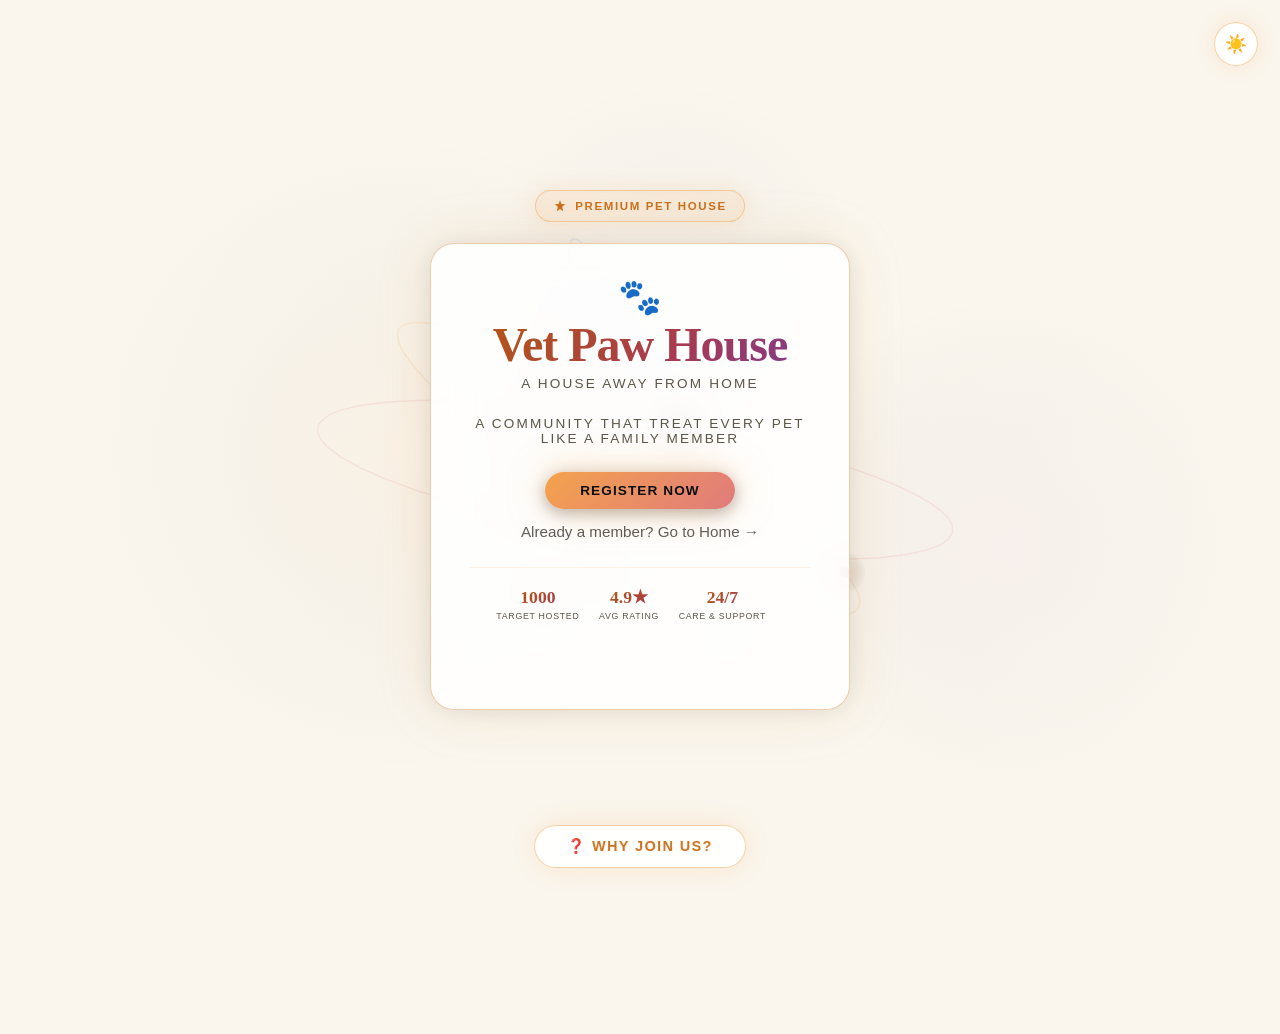
==== index.html @ 79a07840 "Add files via upload" ====
<!DOCTYPE html>
<html lang="en">
<head>
    <meta charset="UTF-8">
    <meta name="viewport" content="width=device-width, initial-scale=1.0">
    <title>Vet Paw House</title>
    <link rel="stylesheet" href="index.css">
    <style>
      .link-already-member {
        display: inline-block;
        margin-top: 14px;
        font-size: 0.95rem;
        color: var(--link-muted);
        text-decoration: none;
        transition: color 0.2s ease;
      }
      .link-already-member:hover {
        color: var(--link-muted-hover);
        text-decoration: underline;
      }
      /* footer — same links as the home page, Terms and Privacy pages */
      .site-footer {
        position: relative; z-index: 2; text-align: center;
        padding: 1.6rem 1rem 4.5rem; font-size: 0.85rem; color: var(--link-muted);
      }
      .site-footer p + p { margin-top: 0.4rem; }
      .site-footer a { color: var(--link-muted); text-decoration: none; margin: 0 0.35rem; transition: color 0.2s ease; }
      .site-footer a:hover { color: var(--link-muted-hover); text-decoration: underline; }
    </style>
</head>
<body>
 
  <!-- STEP 2: MAIN LANDING BACKGROUND & CONTENT -->
  <canvas id="bg-canvas"></canvas>

  <!-- Light / Dark mode toggle -->
  <button class="theme-toggle" id="themeToggle" onclick="toggleTheme()" aria-label="Toggle light/dark mode">🌙</button>
 
  <div class="page">
    <section class="hero">
      
      <div class="premium-badge">
        <svg viewBox="0 0 24 24" fill="currentColor"><path d="M12 2l2.4 6.6L21 9l-5.2 4.4L17.4 21 12 17.3 6.6 21l1.6-7.6L3 9l6.6-.4L12 2z"/></svg>
        Premium Pet House
      </div>
   
      <div class="hero-glass">
        <div class="paw-icon">🐾</div>
        <h1 class="brand">Vet Paw House</h1>
        <p class="tagline">A House Away From Home</p>
        <p class="tagline">a community that treat every pet like a family member</p>
        <a href="registration.html" class="btn-register">Register Now</a>
        <a href="home.html" class="link-already-member">Already a member? Go to Home →</a>
   
        <div class="stats-strip">
          <div class="stat-item">
            <div class="stat-num">1000</div>
            <div class="stat-label">target Hosted</div>
          </div>
          <div class="stat-item">
            <div class="stat-num">4.9★</div>
            <div class="stat-label">Avg Rating</div>
          </div>
          <div class="stat-item">
            <div class="stat-num">24/7</div>
            <div class="stat-label">Care & Support</div>
          </div>
          <!--<div class="stat-item">
            <div class="stat-num">12 yrs</div>
            <div class="stat-label">Of Experience</div>
          </div> -->
          <br>
          <br>
          <br> 
          <br>
          <br>        
        </div>
      </div>
    </section>
  </div>
   

   
  <!-- Why Join Us Button -->  
  <div class="why-btn-wrap">    
    <button class="btn-why" onclick="openModal()">❓ Why Join Us?</button>    
  </div>
   
  <!-- Why Join Modal -->
  <div class="modal-overlay" id="modal" onclick="closeModalOutside(event)">
    <div class="modal">
      <h2>What You Get With Vet Paw House 🐾</h2>
      <div class="reason">
        <div class="reason-icon">💉</div>
        <div>
          <h3>Vaccination Schedule</h3>
          <p>Your pet's full vaccination schedule in one place — see what's done, what's due, and what was missed.</p>
        </div>
      </div>
      <div class="reason">
        <div class="reason-icon">📲</div>
        <div>
          <h3>Vaccine Reminders on WhatsApp</h3>
          <p>Never miss a shot — we send a WhatsApp reminder before every upcoming vaccination date.</p>
        </div>
      </div>
      <div class="reason">
        <div class="reason-icon">🪱</div>
        <div>
          <h3>Deworming Schedule</h3>
          <p>Stay on top of routine deworming with a clear schedule tailored to your pet's needs.</p>
        </div>
      </div>
      <div class="reason">
        <div class="reason-icon">💬</div>
        <div>
          <h3>Deworming Reminders on WhatsApp</h3>
          <p>Get a WhatsApp reminder before each deworming date so treatments are never late.</p>
        </div>
      </div>
      <div class="reason">
        <div class="reason-icon">⚖️</div>
        <div>
          <h3>Monthly Body Condition Score (BCS)</h3>
          <p>Track your pet's weight and body condition every month to catch health changes early.</p>
        </div>
      </div>
      <div class="reason">
        <div class="reason-icon">📸</div>
        <div>
          <h3>Memory Gallery</h3>
          <p>A private gallery to hold every photo and milestone from your pet's stay with us.</p>
        </div>
      </div>
      <div class="reason">
        <div class="reason-icon">🪪</div>
        <div>
          <h3>Pet ID Card</h3>
          <p>A digital ID card for your pet with their photo, name, breed, age, and your contact details.</p>
        </div>
      </div>
      <div class="reason">
        <div class="reason-icon">📱</div>
        <div>
          <h3>QR Code Scanner</h3>
          <p>Every pet gets a QR code — scan it to open your pet's profile instantly, even from a collar tag.</p>
        </div>
      </div>
      <div class="reason">
        <div class="reason-icon">⬇️</div>
        <div>
          <h3>Downloadable ID Card &amp; QR Code</h3>
          <p>Download your pet's ID card and QR code as images to print, share, or keep on your phone.</p>
        </div>
      </div>
      <div class="reason">
        <div class="reason-icon">🔒</div>
        <div>
          <h3>Secure Document Locker</h3>
          <p>Keep vet records, prescriptions, and certificates safe in one encrypted, always-accessible place.</p>
        </div>
      </div>
      <div class="reason">
        <div class="reason-icon">🎧</div>
        <div>
          <h3>DELTA:the Vet Paw House Marketplace <span class="launched-badge">DELTA series — launched</span></h3>
          <p>DELTA: buy and sell pet gear directly with other pet owners in our community marketplace.</p>
        </div>
      </div>
      <div class="reason">
        <div class="reason-icon">🛂</div>
        <div>
          <h3>BETA WAVES:Digital Pet Passport <span class="coming-soon-badge">Coming Soon</span></h3>
          <p>One digital ID for your pet's health history, travel records, and identity — always with you.</p>
        </div>
      </div>
      <div class="reason">
        <div class="reason-icon">🛍️</div>
        <div>
          <h3>Audio Call With Experts <span class="coming-soon-badge">Coming Soon</span></h3>
          <p>Talk directly with vets and pet-care experts for guidance whenever you need it.</p>
        </div>
      </div>
      <button class="modal-close" onclick="closeModal()">Got It — Register Now 🐾</button>
    </div>
  </div>
   
  <footer class="site-footer">
    <p>© <span id="footerYear"></span> Vet Paw House. All rights reserved.</p>
    <p><a href="terms.html">Terms &amp; Conditions</a> · <a href="privacy.html">Privacy Policy</a> · <a href="home.html">Home</a></p>
  </footer>

  <script>
    // System to trigger transition between welcome screen and landing page
    function dismissWelcome() {
      document.getElementById('welcomeIntro').classList.add('dismissed');
    }

    const canvas = document.getElementById('bg-canvas');
    const ctx    = canvas.getContext('2d');
     
    let W, H;
    const FOCAL = 560;

    // Read the current theme's canvas colors from CSS variables so the
    // background particle field matches light/dark mode.
    function themeColor(varName, fallback) {
      const v = getComputedStyle(document.documentElement).getPropertyValue(varName).trim();
      return v || fallback;
    }
    function hexToRgb(hex) {
      const h = hex.replace('#','');
      const n = h.length === 3
        ? h.split('').map(c => c + c).join('')
        : h;
      const num = parseInt(n, 16);
      return [(num >> 16) & 255, (num >> 8) & 255, num & 255];
    }
     
    const COLS = [
      [244,162, 77],
      [224,123,123],
      [201,111,208],
      [100,160,255],
    ];
     
    function resize() {
      W = canvas.width  = window.innerWidth;
      H = canvas.height = window.innerHeight;
    }
     
    function mkRing(i) {
      const col = COLS[i % COLS.length];
      return {
        radius: 180 + i * 70,
        tilt:   (i * 0.6) + Math.random() * 0.4,
        spin:   (Math.random() - .5) * 0.012 + 0.004,
        rot:    Math.random() * Math.PI * 2,
        points: 64,
        col,
        nodeOffset: Math.random() * Math.PI * 2,
      };
    }
     
    let rings = [];
    function init() {
      rings = Array.from({length: 6}, (_, i) => mkRing(i));
    }
     
    let mouse = { x: 0, y: 0, tx: 0, ty: 0 };
    let camRotY = 0, camRotX = 0.25;
     
    function project3D(x, y, z) {
      const cosY = Math.cos(camRotY), sinY = Math.sin(camRotY);
      let x1 = x * cosY - z * sinY;
      let z1 = x * sinY + z * cosY;
     
      const cosX = Math.cos(camRotX), sinX = Math.sin(camRotX);
      let y1 = y * cosX - z1 * sinX;
      let z2 = y * sinX + z1 * cosX;
     
      const scale = FOCAL / (FOCAL + z2 + 500);
      return {
        sx: W * .5 + x1 * scale,
        sy: H * .5 + y1 * scale,
        scale,
        z: z2,
      };
    }
     
    function drawBlobs(t) {
      const blobs = [
        { cx: W*.30 + Math.sin(t*.30)*110, cy: H*.42 + Math.cos(t*.20)*75, r: 320, col:'244,162,77', a:.07 },
        { cx: W*.72 + Math.cos(t*.25)* 90, cy: H*.60 + Math.sin(t*.32)*65, r: 250, col:'201,111,208',a:.07 },
        { cx: W*.52 + Math.sin(t*.18)* 70, cy: H*.24 + Math.cos(t*.22)*55, r: 190, col:'100,160,255',a:.05 },
      ];
      blobs.forEach(({cx,cy,r,col,a}) => {
        const g = ctx.createRadialGradient(cx,cy,0,cx,cy,r);
        g.addColorStop(0, `rgba(${col},${a})`);
        g.addColorStop(1, 'transparent');
        ctx.fillStyle = g; ctx.fillRect(0,0,W,H);
      });
    }
     
    function drawVignette() {
      const g = ctx.createRadialGradient(W/2,H/2,H*.06,W/2,H/2,H*.80);
      g.addColorStop(0, themeColor('--vignette-inner', 'rgba(13,15,20,0)'));
      g.addColorStop(1, themeColor('--vignette-outer', 'rgba(13,15,20,.85)'));
      ctx.fillStyle = g; ctx.fillRect(0,0,W,H);
    }
     
    let t = 0;
    function animate() {
      requestAnimationFrame(animate);
      t += .007;
     
      camRotY += (mouse.tx - camRotY) * .02;
      camRotX += (mouse.ty - camRotX) * .02;
     
      ctx.fillStyle = themeColor('--canvas-bg', '#0d0f14');
      ctx.fillRect(0,0,W,H);
      drawBlobs(t);
     
      const drawables = [];
     
      rings.forEach(ring => {
        ring.rot += ring.spin;
        const pts = [];
        for (let p = 0; p <= ring.points; p++) {
          const a = (p / ring.points) * Math.PI * 2;
          const rx = Math.cos(a) * ring.radius;
          const ry = Math.sin(a) * ring.radius * Math.sin(ring.tilt);
          const rz = Math.sin(a) * ring.radius * Math.cos(ring.tilt);
     
          const cs = Math.cos(ring.rot), sn = Math.sin(ring.rot);
          const fx = rx * cs - rz * sn;
          const fz = rx * sn + rz * cs;
     
          pts.push(project3D(fx, ry, fz));
        }
        const avgZ = pts.reduce((s,p)=>s+p.z,0) / pts.length;
        drawables.push({ ring, pts, avgZ });
     
        const na = ring.nodeOffset + t * 1.3;
        const nrx = Math.cos(na) * ring.radius;
        const nry = Math.sin(na) * ring.radius * Math.sin(ring.tilt);
        const nrz = Math.sin(na) * ring.radius * Math.cos(ring.tilt);
        const cs = Math.cos(ring.rot), sn = Math.sin(ring.rot);
        const nfx = nrx * cs - nrz * sn;
        const nfz = nrx * sn + nrz * cs;
        const node = project3D(nfx, nry, nfz);
        drawables.push({ node, ring, avgZ: node.z, isNode: true });
      });
     
      drawables.sort((a,b) => a.avgZ - b.avgZ);
     
      drawables.forEach(d => {
        if (d.isNode) {
          const { node, ring } = d;
          const depth = Math.max(0, Math.min(1, (node.z + 500) / 900));
          const r = (3 + depth * 4);
          const alpha = .25 + depth * .6;
          const halo = ctx.createRadialGradient(node.sx, node.sy, 0, node.sx, node.sy, r*4);
          halo.addColorStop(0, `rgba(${ring.col[0]},${ring.col[1]},${ring.col[2]},${(alpha*.5).toFixed(3)})`);
          halo.addColorStop(1, 'transparent');
          ctx.fillStyle = halo;
          ctx.beginPath(); ctx.arc(node.sx, node.sy, r*4, 0, Math.PI*2); ctx.fill();
     
          const nodeRgb = document.documentElement.getAttribute('data-theme') === 'light' ? '40,32,24' : '255,255,255';
          ctx.fillStyle = `rgba(${nodeRgb},${(alpha).toFixed(3)})`;
          ctx.beginPath(); ctx.arc(node.sx, node.sy, Math.max(r,1), 0, Math.PI*2); ctx.fill();
        } else {
          const { ring, pts } = d;
          const depth = Math.max(0, Math.min(1, (d.avgZ + 500) / 900));
          const alpha = .08 + depth * .22;
          ctx.beginPath();
          ctx.strokeStyle = `rgba(${ring.col[0]},${ring.col[1]},${ring.col[2]},${alpha.toFixed(3)})`;
          ctx.lineWidth = .8 + depth * 1.2;
          pts.forEach((p, idx) => idx === 0 ? ctx.moveTo(p.sx, p.sy) : ctx.lineTo(p.sx, p.sy));
          ctx.stroke();
        }
      });
     
      drawVignette();
    }
     
    canvas.addEventListener('mousemove', e => {
      mouse.tx = ((e.clientX / W) - .5) * 0.6;
      mouse.ty = 0.25 + ((e.clientY / H) - .5) * 0.4;
    });
    canvas.addEventListener('mouseleave', () => { mouse.tx = 0; mouse.ty = 0.25; });
     
    canvas.addEventListener('click', e => {
      canvas.style.pointerEvents = 'none';
      const el = document.elementFromPoint(e.clientX, e.clientY);
      if (el && el !== canvas) el.click();
      setTimeout(() => canvas.style.pointerEvents = 'all', 0);
    });
     
    // Mouse tracking vectors for pet orientation sways
    const petWraps = document.querySelectorAll('.pet-img-wrap');
    window.addEventListener('mousemove', (e) => {
      const mx = (e.clientX / window.innerWidth - 0.5) * 2;
      const my = (e.clientY / window.innerHeight - 0.5) * 2;
      petWraps.forEach(el => {
        el.style.setProperty('--tiltY', (mx * 12).toFixed(2) + 'deg');
        el.style.setProperty('--tiltX', (-my * 8).toFixed(2) + 'deg');
      });
    });

    // Carousel loops for cycling pet species images
    function setupPetRotation(cornerSelector) {
      const images = document.querySelectorAll(`${cornerSelector} .pet-img`);
      let currentIndex = 0;

      setInterval(() => {
        images[currentIndex].classList.remove('active');
        currentIndex = (currentIndex + 1) % images.length;
        images[currentIndex].classList.add('active');
      }, 4500);
    }

    setupPetRotation('.pet-corner.left');
    setupPetRotation('.pet-corner.right');
     
    function openModal()  { document.getElementById('modal').classList.add('open'); }
    function closeModal() { document.getElementById('modal').classList.remove('open'); }
    function closeModalOutside(e) { if (e.target === document.getElementById('modal')) closeModal(); }

    // ---------- Light / Dark theme toggle ----------
    function applyTheme(theme) {
      document.documentElement.setAttribute('data-theme', theme);
      const btn = document.getElementById('themeToggle');
      if (btn) btn.textContent = theme === 'light' ? '☀️' : '🌙';
      try { localStorage.setItem('paw-house-theme', theme); } catch (e) {}
    }
    function toggleTheme() {
      const current = document.documentElement.getAttribute('data-theme') === 'light' ? 'light' : 'dark';
      applyTheme(current === 'light' ? 'dark' : 'light');
    }
    (function initTheme() {
      let saved = null;
      try { saved = localStorage.getItem('paw-house-theme'); } catch (e) {}
      applyTheme(saved || 'light');
    })();
     
    document.getElementById('footerYear').textContent = new Date().getFullYear();

    resize();
    init();
    animate();
    window.addEventListener('resize', () => { resize(); init(); });
  </script>
</body>
</html>
---- index.css ----
*, *::before, *::after { margin: 0; padding: 0; box-sizing: border-box; }
     
    :root {
      --bg: #0d0f14;
      --surface: #13151c;
      --card: #1a1d28;
      --accent: #f4a24d;
      --accent2: #e07b7b;
      --text: #e8e2d5;
      --muted: #7a7a8c;
      --paw: #f4a24d33;

      /* theme-aware helper tokens used by overlays / canvas-adjacent elements */
      --glass-bg: rgba(13,15,20,0.72);
      --glass-border: rgba(244,162,77,0.18);
      --btn-why-bg: rgba(13,15,20,0.82);
      --link-muted: rgba(255,255,255,0.75);
      --link-muted-hover: #fff;
      --canvas-bg: #0d0f14;
      --vignette-inner: rgba(13,15,20,0);
      --vignette-outer: rgba(13,15,20,.85);
      --modal-shadow: 0 0 80px rgba(244,162,77,0.1);
      --heading-strong: #ffffff;
    }

    /* ---------- LIGHT MODE ---------- */
    :root[data-theme="light"] {
      --bg: #faf6ee;
      --surface: #ffffff;
      --card: #ffffff;
      --accent: #c9711c;
      --accent2: #b8455a;
      --text: #241f18;
      --muted: #5c5648;
      --paw: #c9711c22;

      --glass-bg: rgba(255,255,255,0.88);
      --glass-border: rgba(201,113,28,0.35);
      --btn-why-bg: rgba(255,255,255,0.92);
      --link-muted: rgba(36,31,24,0.72);
      --link-muted-hover: #241f18;
      --canvas-bg: #faf6ee;
      --vignette-inner: rgba(250,246,238,0);
      --vignette-outer: rgba(250,246,238,.85);
      --modal-shadow: 0 0 60px rgba(201,113,28,0.16), 0 2px 30px rgba(0,0,0,0.08);
      --heading-strong: #1a1610;
    }

    :root[data-theme="light"] body {
      color: var(--text);
    }
     
    html, body {
      height: 100%;
      background: var(--bg);
      color: var(--text);
      font-family: 'Inter', sans-serif;
      overflow: hidden;
      transition: background .35s ease, color .35s ease;
    }
     
    #bg-canvas {
      position: fixed;
      inset: 0;
      z-index: 0;
      pointer-events: all;
    }


     
    /* --- MAIN LANDING LAYOUT --- */
    .page { position: relative; z-index: 1; }
     
    .hero {
      height: 100vh;
      overflow: hidden;
      display: flex;
      flex-direction: column;
      align-items: center;
      justify-content: center;
      text-align: center;
      padding: 6rem 2rem;
      position: relative;
    }
     
    .premium-badge {
      display: inline-flex;
      align-items: center;
      gap: .5rem;
      background: rgba(244,162,77,0.12);
      border: 1px solid rgba(244,162,77,0.45);
      color: var(--accent);
      font-size: .72rem;
      font-weight: 700;
      letter-spacing: .14em;
      text-transform: uppercase;
      padding: .5rem 1.1rem;
      border-radius: 40px;
      margin-bottom: 1.3rem;
      backdrop-filter: blur(10px);
      box-shadow: 0 0 24px rgba(244,162,77,0.18);
      animation: badgeIn .9s ease both, badgeGlow 3s ease-in-out infinite;
    }
    .premium-badge svg { width: 14px; height: 14px; flex-shrink: 0; }
    @keyframes badgeIn { from{opacity:0; transform:translateY(-10px);} to{opacity:1; transform:translateY(0);} }
    @keyframes badgeGlow {
      0%,100% { box-shadow: 0 0 18px rgba(244,162,77,0.18); }
      50%     { box-shadow: 0 0 32px rgba(244,162,77,0.4); }
    }
     
    .hero-glass {
      background: var(--glass-bg);
      border: 1px solid var(--glass-border);
      border-radius: 24px;
      padding: 2rem 2.4rem;
      backdrop-filter: blur(18px);
      max-width: 420px;
      box-shadow: 0 0 80px rgba(244,162,77,0.08), 0 2px 40px rgba(0,0,0,0.5);
      animation: glassIn 1s ease both;
      transition: background .35s ease, border-color .35s ease;
    }
    :root[data-theme="light"] .hero-glass {
      box-shadow: 0 0 60px rgba(201,113,28,0.12), 0 2px 24px rgba(0,0,0,0.08);
    }
     
    @keyframes glassIn {
      from { opacity:0; transform: translateY(40px) scale(0.97); }
      to   { opacity:1; transform: translateY(0) scale(1); }
    }
     
    .paw-icon {
      font-size: 2.2rem;
      animation: pawBounce 2s ease-in-out infinite;
      display: inline-block;
      margin-bottom: .2rem;
    }
    @keyframes pawBounce {
      0%,100% { transform: translateY(0) rotate(-8deg); }
      50%      { transform: translateY(-10px) rotate(8deg); }
    }
     
    .brand {
      font-family: 'Playfair Display', serif;
      font-size: clamp(2.2rem, 6vw, 3rem);
      font-weight: 900;
      line-height: 1;
      letter-spacing: -1px;
      background: linear-gradient(135deg, #f4a24d 0%, #e07b7b 60%, #c96fd0 100%);
      -webkit-background-clip: text;
      -webkit-text-fill-color: transparent;
      background-clip: text;
      margin-bottom: .4rem;
    }
    :root[data-theme="light"] .brand {
      background: linear-gradient(135deg, #b5590f 0%, #a83b4f 60%, #7e3a91 100%);
      -webkit-background-clip: text;
      background-clip: text;
    }
     
    .tagline {
      font-size: clamp(.7rem, 1.6vw, .85rem);
      font-weight: 300;
      color: var(--muted);
      letter-spacing: .16em;
      text-transform: uppercase;
      margin-bottom: 1.6rem;
    }
     
    .btn-register {
      display: inline-block;
      background: linear-gradient(135deg, #f4a24d, #e07b7b);
      color: #0d0f14;
      font-family: 'Inter', sans-serif;
      font-weight: 700;
      font-size: .85rem;
      letter-spacing: .08em;
      text-transform: uppercase;
      padding: .7rem 2.2rem;
      border-radius: 60px;
      border: none;
      cursor: pointer;
      text-decoration: none;
      box-shadow: 0 0 40px rgba(244,162,77,0.35), 0 4px 16px rgba(0,0,0,0.3);
      transition: transform .2s, box-shadow .2s;
    }
    .btn-register:hover {
      transform: translateY(-3px) scale(1.04);
      box-shadow: 0 0 60px rgba(244,162,77,0.55), 0 8px 24px rgba(0,0,0,0.35);
    }
     
    .stats-strip {
      display: flex;
      flex-wrap: wrap;
      justify-content: center;
      gap: 1.1rem;
      margin-top: 1.6rem;
      padding-top: 1.2rem;
      border-top: 1px solid rgba(244,162,77,0.14);
      width: 100%;
    }
    .stat-item {
      display: flex;
      flex-direction: column;
      align-items: center;
      min-width: 64px;
    }
    .stat-num {
      font-family: 'Playfair Display', serif;
      font-weight: 900;
      font-size: 1.1rem;
      background: linear-gradient(135deg, #f4a24d, #e07b7b);
      -webkit-background-clip: text;
      -webkit-text-fill-color: transparent;
      background-clip: text;
    }
    :root[data-theme="light"] .stat-num {
      background: linear-gradient(135deg, #b5590f, #a83b4f);
      -webkit-background-clip: text;
      background-clip: text;
    }
    .stat-label {
      font-size: .55rem;
      letter-spacing: .08em;
      text-transform: uppercase;
      color: var(--muted);
      margin-top: .2rem;
    }
     
    /* Corner Pets Handling */
    .pet-corner {
      position: fixed;
      bottom: -10px;
      z-index: 10;
      pointer-events: none;
      user-select: none;
      perspective: 1000px;
    }
    .pet-corner.left  { left: 2rem; }
    .pet-corner.right { right: 2rem; }

    .pet-img-wrap {
      width: 240px;
      height: 260px;
      display: block;
      position: relative;
      animation: petNaturalMove 6s ease-in-out infinite;
      transform-style: preserve-3d;
    }
    .pet-corner.right .pet-img-wrap { animation-delay: -3s; }

    .pet-img-tilt {
      width: 100%;
      height: 100%;
      position: relative;
      transform: rotateY(var(--tiltY, 0deg)) rotateX(var(--tiltX, 0deg));
      transition: transform .3s ease-out;
      transform-style: preserve-3d;
    }

    .pet-img {
      position: absolute;
      bottom: 0;
      left: 0;
      width: 100%;
      height: 100%;
      object-fit: contain;
      opacity: 0;
      transform: scale(0.9) translateY(20px);
      transition: opacity 0.8s cubic-bezier(0.4, 0, 0.2, 1), transform 0.8s cubic-bezier(0.4, 0, 0.2, 1);
      filter: drop-shadow(0 14px 20px rgba(0,0,0,0.6)) drop-shadow(0 0 20px rgba(244,162,77,0.15));
      -webkit-mask-image: radial-gradient(ellipse 100% 100% at 50% 50%, #000 75%, transparent 100%);
      mask-image: radial-gradient(ellipse 100% 100% at 50% 50%, #000 75%, transparent 100%);
    }

    .pet-img.active {
      opacity: 1;
      transform: scale(1) translateY(0);
    }

    @keyframes petNaturalMove {
      0%, 100% { transform: translateY(0) scaleY(1) rotateZ(-1deg) rotateX(2deg); }
      25%      { transform: translateY(-8px) scaleY(1.02) rotateZ(1deg) rotateY(3deg); }
      50%      { transform: translateY(-2px) scaleY(0.99) rotateZ(-0.5deg) rotateX(-2deg); }
      75%      { transform: translateY(-10px) scaleY(1.01) rotateZ(0.5deg) rotateY(-3deg); }
    }
     
    .why-btn-wrap {
      position: fixed;
      bottom: 2rem;
      left: 50%;
      transform: translateX(-50%);
      z-index: 20;
    }
    .btn-why {
      background: var(--btn-why-bg);
      border: 1.5px solid rgba(244,162,77,0.5);
      color: var(--accent);
      font-family: 'Inter', sans-serif;
      font-weight: 600;
      font-size: .9rem;
      letter-spacing: .1em;
      text-transform: uppercase;
      padding: .75rem 2rem;
      border-radius: 60px;
      cursor: pointer;
      backdrop-filter: blur(12px);
      box-shadow: 0 0 30px rgba(244,162,77,0.2);
      transition: all .2s, background .35s ease;
      text-decoration: none;
      display: inline-block;
    }
    .btn-why:hover {
      background: rgba(244,162,77,0.15);
      box-shadow: 0 0 50px rgba(244,162,77,0.35);
      transform: translateY(-2px);
    }

    /* ---------- THEME TOGGLE ---------- */
    .theme-toggle {
      position: fixed;
      top: 1.4rem;
      right: 1.4rem;
      z-index: 30;
      background: var(--btn-why-bg);
      border: 1.5px solid rgba(244,162,77,0.5);
      color: var(--accent);
      font-size: 1.1rem;
      width: 44px;
      height: 44px;
      border-radius: 50%;
      cursor: pointer;
      display: flex;
      align-items: center;
      justify-content: center;
      backdrop-filter: blur(12px);
      box-shadow: 0 0 24px rgba(244,162,77,0.2);
      transition: all .25s;
    }
    .theme-toggle:hover {
      transform: translateY(-2px) scale(1.05);
      box-shadow: 0 0 34px rgba(244,162,77,0.35);
    }
    @media (max-width: 480px) {
      .theme-toggle { top: .9rem; right: .9rem; width: 38px; height: 38px; font-size: .95rem; }
    }
     
    .modal-overlay {
      position: fixed;
      inset: 0;
      background: rgba(0,0,0,.75);
      backdrop-filter: blur(8px);
      z-index: 100;
      display: flex;
      align-items: center;
      justify-content: center;
      padding: 1.5rem;
      opacity: 0;
      pointer-events: none;
      transition: opacity .3s;
    }
    .modal-overlay.open { opacity: 1; pointer-events: all; }
     
    .modal {
      background: var(--card);
      border: 1px solid rgba(244,162,77,0.2);
      border-radius: 24px;
      padding: 2.5rem;
      max-width: 560px;
      width: 100%;
      max-height: 85vh;
      overflow-y: auto;
      box-shadow: var(--modal-shadow);
      transform: translateY(30px);
      transition: transform .35s ease;
      scrollbar-width: thin;
      scrollbar-color: rgba(244,162,77,0.5) transparent;
    }
    .modal-overlay.open .modal { transform: translateY(0); }
    .modal::-webkit-scrollbar { width: 8px; }
    .modal::-webkit-scrollbar-track { background: transparent; }
    .modal::-webkit-scrollbar-thumb {
      background: rgba(244,162,77,0.45);
      border-radius: 8px;
    }
    .modal::-webkit-scrollbar-thumb:hover { background: rgba(244,162,77,0.7); }

    @media (max-width: 600px) {
      .modal { padding: 1.75rem 1.5rem; max-height: 90vh; border-radius: 18px; }
      .modal h2 { font-size: 1.5rem; margin-bottom: 1.1rem; }
      .reason { gap: .75rem; margin-bottom: 1rem; }
      .reason-icon { font-size: 1.5rem; }
    }
     
    .modal h2 {
      font-family: 'Playfair Display', serif;
      font-size: 2rem;
      color: var(--accent);
      margin-bottom: 1.5rem;
    }
     
    .reason {
      display: flex;
      gap: 1rem;
      align-items: flex-start;
      margin-bottom: 1.2rem;
    }
    .reason-icon { font-size: 1.8rem; flex-shrink: 0; }
    .reason h3 { font-size: 1rem; font-weight: 600; color: var(--text); margin-bottom: .2rem; }
    .reason p  { font-size: .875rem; color: var(--muted); line-height: 1.5; }

    .coming-soon-badge {
      display: inline-block;
      margin-left: .5rem;
      font-size: .6rem;
      font-weight: 700;
      letter-spacing: .06em;
      text-transform: uppercase;
      color: var(--accent);
      background: rgba(244,162,77,0.14);
      border: 1px solid rgba(244,162,77,0.4);
      border-radius: 20px;
      padding: .15rem .55rem;
      vertical-align: middle;
    }

    .launched-badge {
      display: inline-flex;
      align-items: center;
      gap: .3rem;
      margin-left: .5rem;
      font-size: .6rem;
      font-weight: 700;
      letter-spacing: .06em;
      text-transform: uppercase;
      color: #3ee08a;
      background: rgba(62,224,138,0.14);
      border: 1px solid rgba(62,224,138,0.5);
      border-radius: 20px;
      padding: .15rem .6rem;
      vertical-align: middle;
      box-shadow: 0 0 14px rgba(62,224,138,0.25);
      animation: launchedPulse 2.4s ease-in-out infinite;
    }
    .launched-badge::before {
      content: '';
      width: 6px;
      height: 6px;
      border-radius: 50%;
      background: #3ee08a;
      box-shadow: 0 0 6px #3ee08a;
      flex-shrink: 0;
    }
    @keyframes launchedPulse {
      0%, 100% { box-shadow: 0 0 14px rgba(62,224,138,0.25); }
      50%      { box-shadow: 0 0 24px rgba(62,224,138,0.5); }
    }

    .reason:has(.launched-badge) {
      background: rgba(62,224,138,0.06);
      border: 1px solid rgba(62,224,138,0.25);
      border-radius: 14px;
      padding: .85rem 1rem;
      margin-left: -1rem;
      margin-right: -1rem;
      width: calc(100% + 2rem);
    }
     
    .modal-close {
      margin-top: 2rem;
      background: linear-gradient(135deg, #f4a24d, #e07b7b);
      color: #0d0f14;
      border: none;
      padding: .75rem 2rem;
      border-radius: 60px;
      font-weight: 700;
      font-size: .9rem;
      cursor: pointer;
      width: 100%;
    }

    @media(max-width: 768px) {
      .pet-corner, .welcome-stage { display: none; }
    }
/* ===================== RESPONSIVE — TABLET / iPAD (769px–1024px) ===================== */
@media (min-width: 769px) and (max-width: 1024px) {
  .pet-corner, .welcome-stage { display: block; }
  .pet-corner.left  { left: .8rem; }
  .pet-corner.right { right: .8rem; }
  .pet-img-wrap { width: 165px; height: 180px; }
  .hero-glass { max-width: 400px; }
}

/* ===================== RESPONSIVE — LARGE PHONES / SMALL TABLETS (481px–768px) ===================== */
@media (max-width: 768px) {
  html, body { overflow-y: auto; }
  .hero { padding: 5rem 1.2rem 6rem; min-height: 100vh; height: auto; }
  .hero-glass { padding: 1.6rem 1.4rem; max-width: 380px; }
  .brand { font-size: clamp(1.9rem, 8vw, 2.4rem); }
  .tagline { font-size: .72rem; letter-spacing: .12em; }
  .stats-strip { gap: .8rem; margin-top: 1.2rem; padding-top: 1rem; }
  .stats-strip br { display: none; }
  .btn-register { padding: .65rem 1.9rem; font-size: .8rem; }

  .why-btn-wrap { bottom: 1.2rem; }
  .btn-why { padding: .6rem 1.5rem; font-size: .8rem; }

  .modal { padding: 1.75rem 1.5rem; max-height: 88vh; border-radius: 18px; }
  .modal h2 { font-size: 1.4rem; margin-bottom: 1.1rem; }
}

/* ===================== RESPONSIVE — MOBILE (≤480px) ===================== */
@media (max-width: 480px) {
  .hero { padding: 4.5rem 1rem 6.5rem; }
  .premium-badge { font-size: .62rem; padding: .4rem .85rem; margin-bottom: 1rem; }
  .hero-glass { padding: 1.4rem 1.1rem; border-radius: 20px; max-width: 100%; }
  .paw-icon { font-size: 1.9rem; }
  .brand { font-size: clamp(1.7rem, 9vw, 2.1rem); }
  .tagline { font-size: .68rem; margin-bottom: 1.1rem; }
  .link-already-member { font-size: .82rem; }

  .stats-strip { gap: .6rem; }
  .stat-num { font-size: .95rem; }
  .stat-label { font-size: .5rem; }

  .why-btn-wrap { bottom: 1rem; width: 100%; padding: 0 1rem; }
  .btn-why { width: 100%; font-size: .78rem; padding: .65rem 1rem; }

  .reason { gap: .7rem; margin-bottom: .9rem; }
  .reason-icon { font-size: 1.4rem; }
  .reason h3 { font-size: .9rem; }
  .reason p { font-size: .78rem; }
}
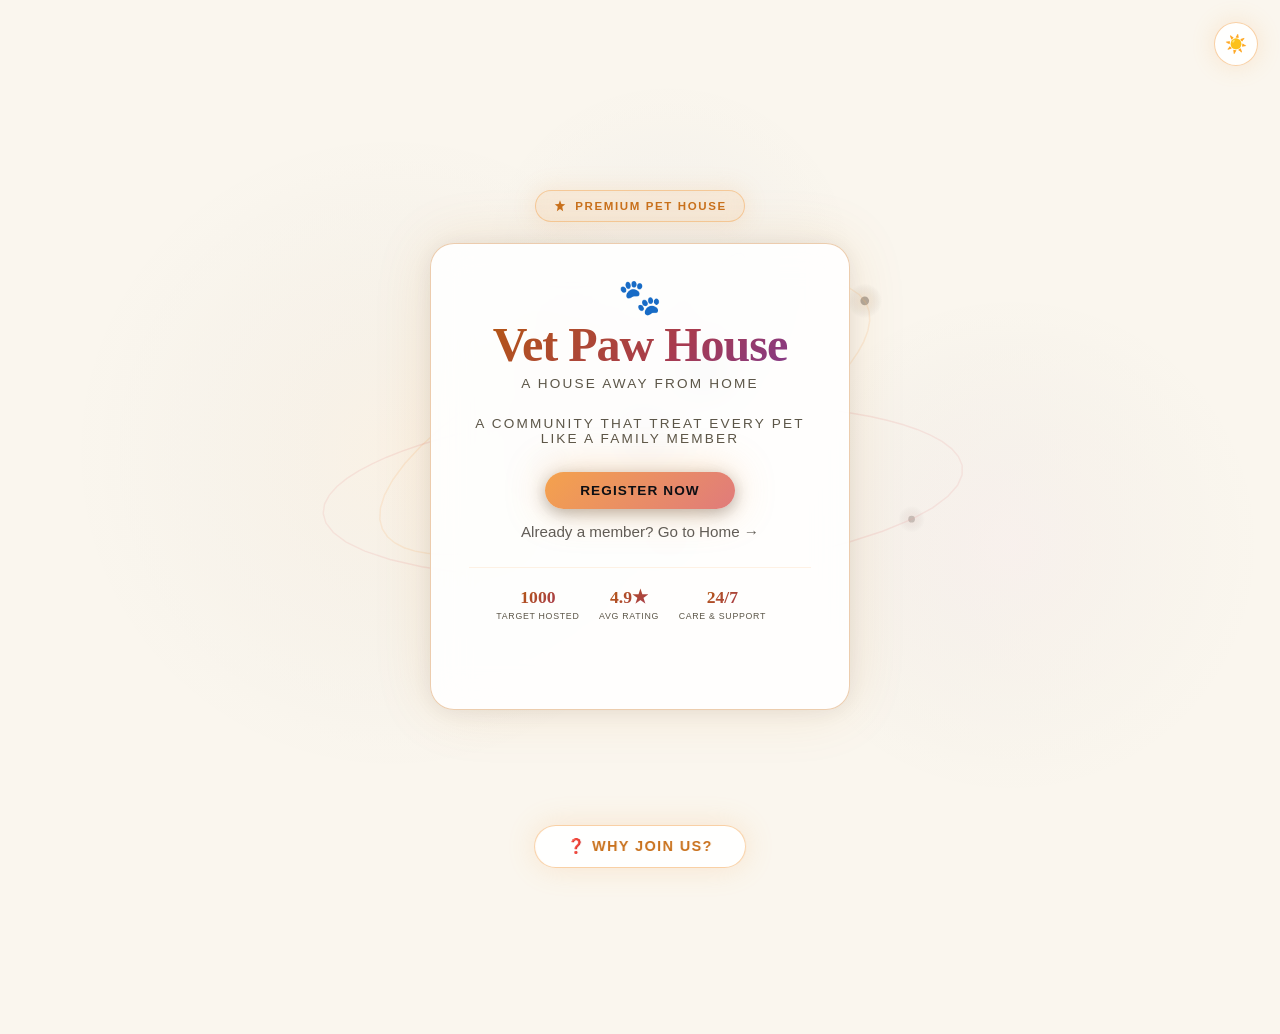
==== commit 9d10beec: "Add files via upload" ====
--- a/index.html
+++ b/index.html
@@ -177,7 +177,7 @@
       <div class="reason">
         <div class="reason-icon">🛍️</div>
         <div>
-          <h3>Audio Call With Experts <span class="coming-soon-badge">Coming Soon</span></h3>
+          <h3>Audio Call With Experts <span class="launched-badge">live now</span></h3>
           <p>Talk directly with vets and pet-care experts for guidance whenever you need it.</p>
         </div>
       </div>
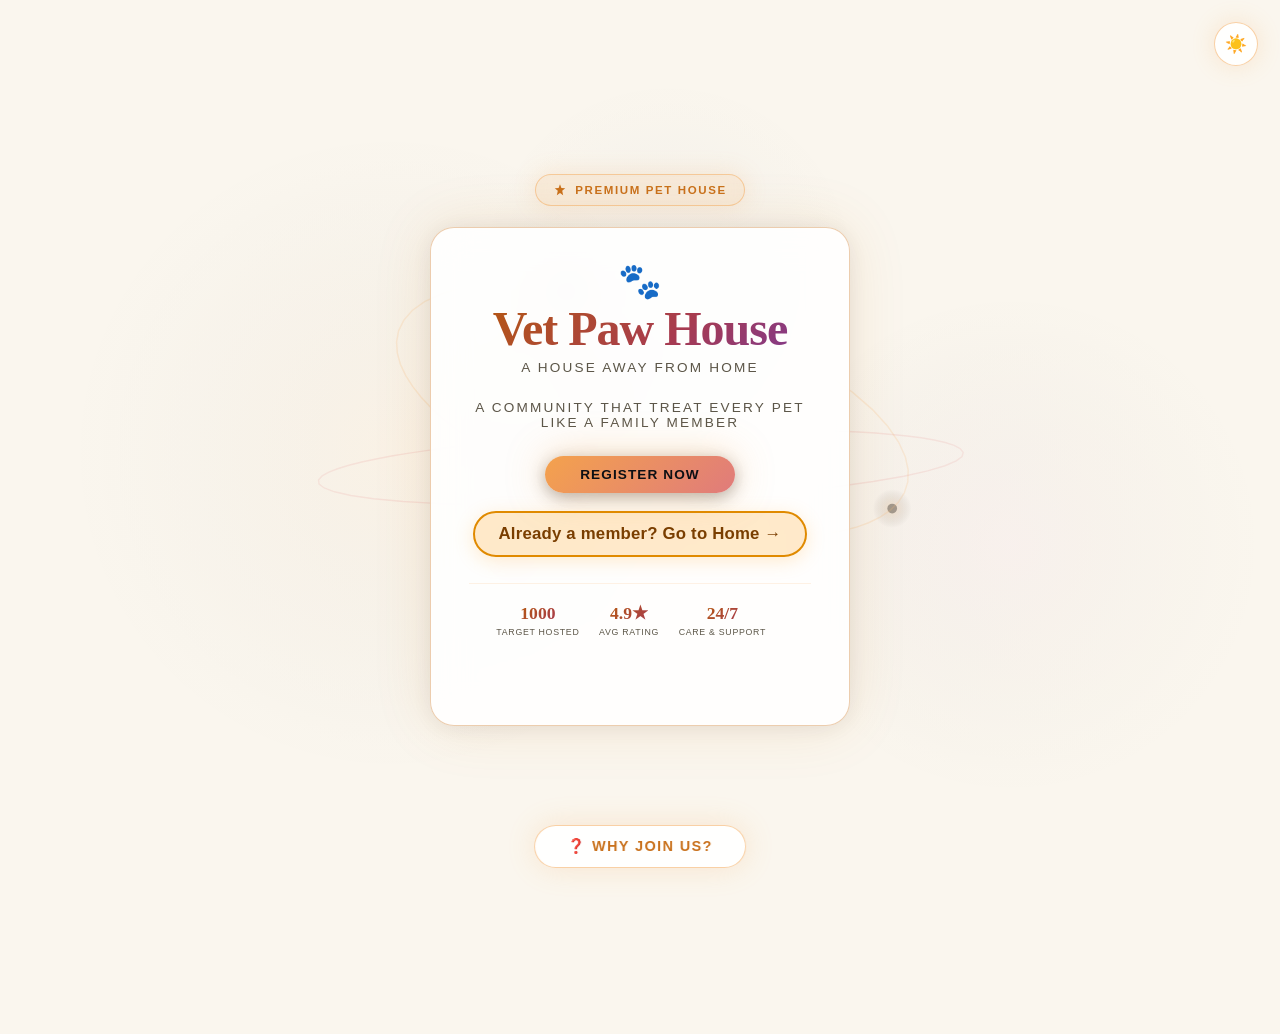
==== commit 7be06fd9: "Add files via upload" ====
--- a/index.html
+++ b/index.html
@@ -7,16 +7,52 @@
     <link rel="stylesheet" href="index.css">
     <style>
       .link-already-member {
-        display: inline-block;
-        margin-top: 14px;
-        font-size: 0.95rem;
-        color: var(--link-muted);
+        display: inline-flex;
+        align-items: center;
+        gap: 8px;
+        margin-top: 18px;
+        padding: 11px 24px;
+        font-size: 1.05rem;
+        font-weight: 600;
+        letter-spacing: 0.2px;
+        color: #fff;
         text-decoration: none;
-        transition: color 0.2s ease;
-      }
-      .link-already-member:hover {
-        color: var(--link-muted-hover);
-        text-decoration: underline;
+        border-radius: 999px;
+        border: 2px solid #ffb347;
+        background: rgba(255, 179, 71, 0.18);
+        box-shadow: 0 0 0 0 rgba(255, 179, 71, 0.55), 0 4px 18px rgba(255, 179, 71, 0.25);
+        text-shadow: 0 1px 3px rgba(0, 0, 0, 0.45);
+        animation: memberPulse 2.4s ease-out infinite;
+        transition: background 0.2s ease, color 0.2s ease, transform 0.2s ease, box-shadow 0.2s ease;
+      }
+      .link-already-member:hover,
+      .link-already-member:focus-visible {
+        background: #ffb347;
+        color: #1c1408;
+        text-shadow: none;
+        transform: translateY(-2px);
+        box-shadow: 0 8px 24px rgba(255, 179, 71, 0.45);
+        animation: none;
+        outline: none;
+      }
+      [data-theme="light"] .link-already-member {
+        color: #7a3e00;
+        background: rgba(255, 179, 71, 0.28);
+        border-color: #e08a00;
+        text-shadow: none;
+      }
+      [data-theme="light"] .link-already-member:hover,
+      [data-theme="light"] .link-already-member:focus-visible {
+        background: #e08a00;
+        color: #fff;
+      }
+      @keyframes memberPulse {
+        0%   { box-shadow: 0 0 0 0 rgba(255, 179, 71, 0.55), 0 4px 18px rgba(255, 179, 71, 0.25); }
+        70%  { box-shadow: 0 0 0 12px rgba(255, 179, 71, 0), 0 4px 18px rgba(255, 179, 71, 0.25); }
+        100% { box-shadow: 0 0 0 0 rgba(255, 179, 71, 0), 0 4px 18px rgba(255, 179, 71, 0.25); }
+      }
+      @media (prefers-reduced-motion: reduce) {
+        .link-already-member { animation: none; }
       }
       /* footer — same links as the home page, Terms and Privacy pages */
       .site-footer {
